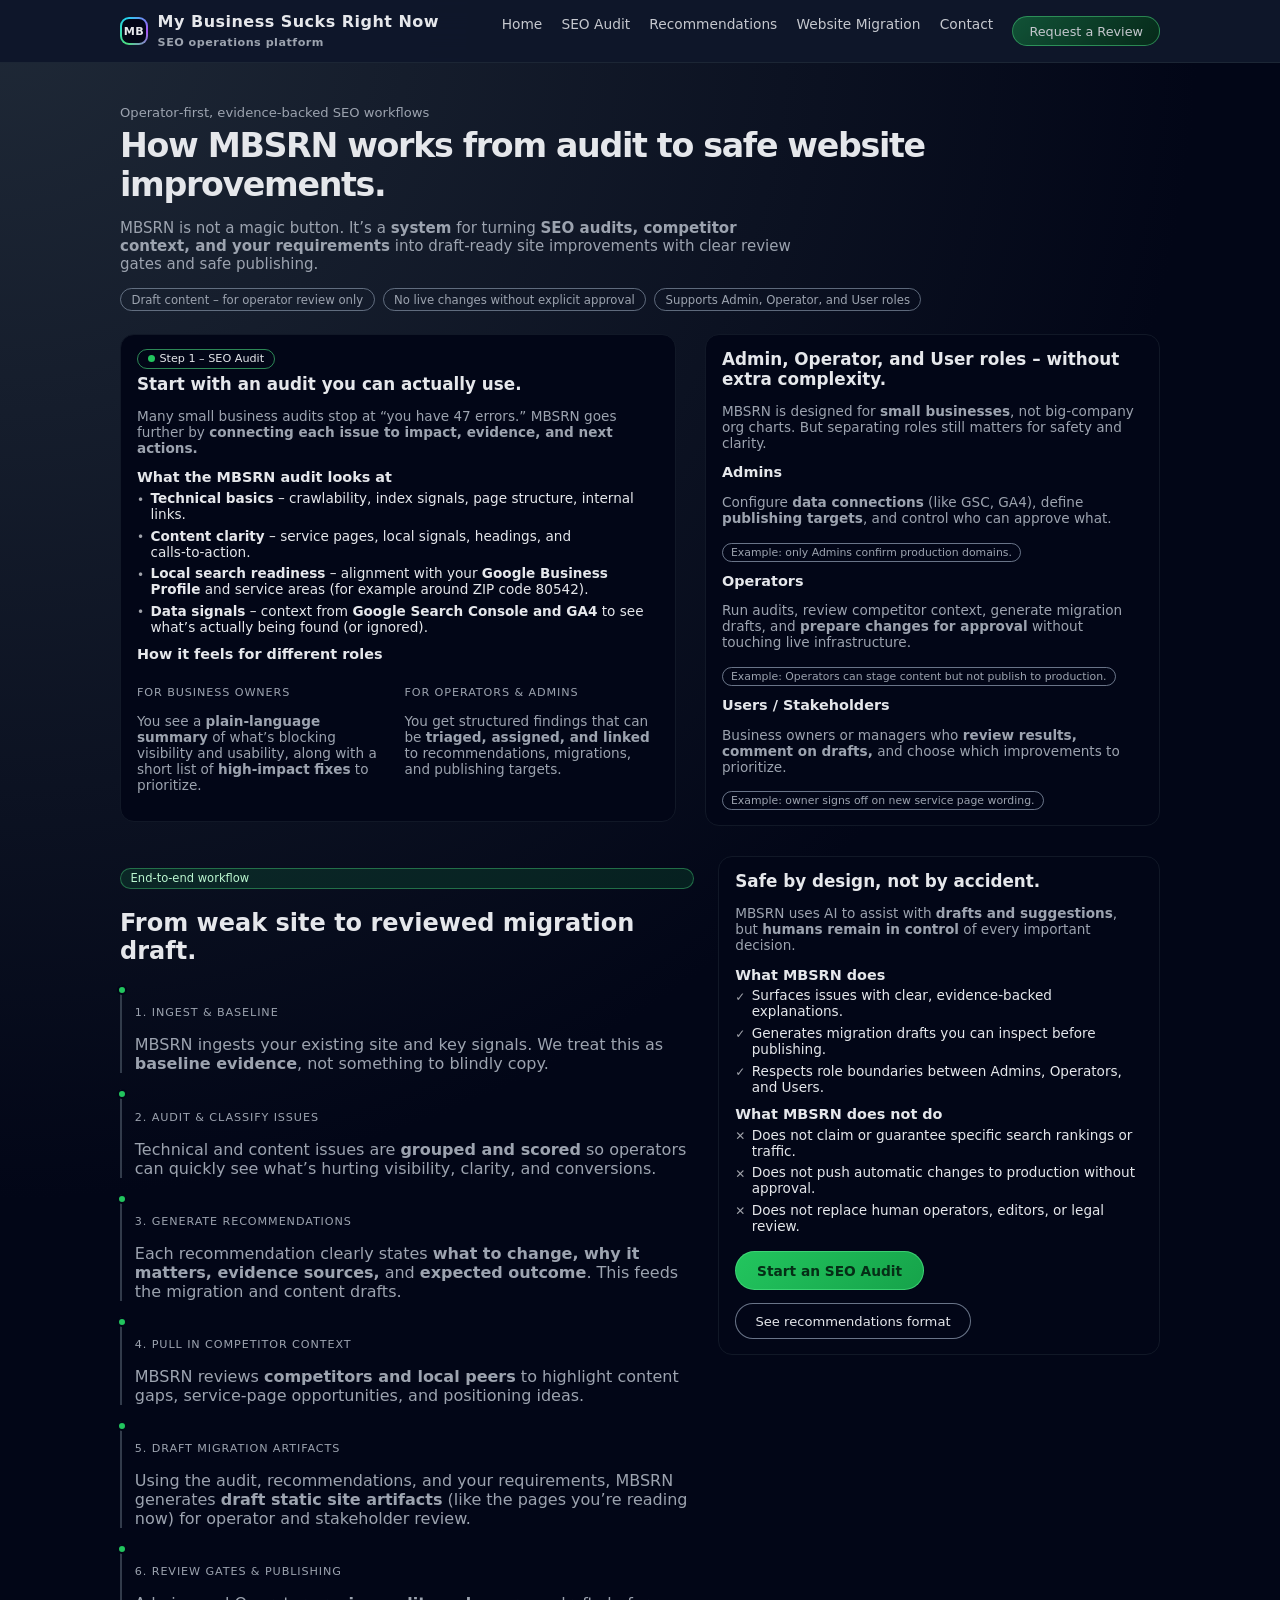
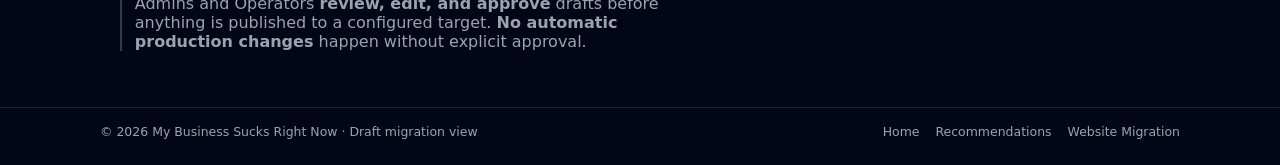
==== how-it-works.html @ d39bc7ac "[MBSRN Migration] site=df16ee39-faa4-4af4-ae16-36aeb5d1288b artifact=v10" ====
<!DOCTYPE html>
<html lang="en">
<head>
  <meta charset="utf-8" />
  <title>How MBSRN Works – Audits, Evidence & Safe SEO Workflows</title>
  <meta name="viewport" content="width=device-width, initial-scale=1" />
  <meta name="description" content="See how MBSRN connects SEO audits, recommendations, competitor context, and website migration into operator-first, reviewable workflows for small businesses." />
  <meta name="robots" content="noindex, nofollow" />
  <!-- DRAFT-ONLY: Migration preview, not a production deployment. -->
  <style>
    :root {
      --bg: #020617;
      --accent: #4ade80;
      --muted: #9ca3af;
      --border-subtle: #111827;
      --card: #020617;
      --radius: 14px;
    }
    * { box-sizing: border-box; }
    body {
      margin: 0;
      font-family: system-ui, -apple-system, BlinkMacSystemFont, "Segoe UI", sans-serif;
      background: radial-gradient(circle at top left, #1f2937 0, #020617 55%);
      color: #e5e7eb;
    }
    a { color: inherit; text-decoration: none; }
    .page { min-height: 100vh; display: flex; flex-direction: column; }
    header {
      border-bottom: 1px solid rgba(31,41,55,0.9);
      background: rgba(15,23,42,0.98);
      backdrop-filter: blur(14px);
      position: sticky;
      top: 0;
      z-index: 10;
    }
    .nav {
      max-width: 1080px;
      margin: 0 auto;
      padding: 0.75rem 1.25rem;
      display: flex;
      justify-content: space-between;
      align-items: center;
    }
    .logo { display: flex; align-items: center; gap: 0.6rem; font-weight: 650; letter-spacing: 0.03em; }
    .logo-mark { width: 28px; height: 28px; border-radius: 9px; background: conic-gradient(from 210deg, #4ade80,#22d3ee,#a855f7,#4ade80); padding: 2px; box-shadow: 0 0 0 1px rgba(15,23,42,0.9); }
    .logo-inner { width: 100%; height: 100%; border-radius: 7px; background: #020617; display: flex; align-items: center; justify-content: center; font-size: 0.7rem; }
    .logo-sub { font-size: 0.7rem; color: var(--muted); margin-top: -0.15rem; }
    .nav-links { display: flex; gap: 1.2rem; font-size: 0.86rem; }
    .nav-links a { color: #e5e7eb; opacity: 0.85; }
    .nav-links a:hover { opacity: 1; }
    .nav-cta {
      padding: 0.4rem 1rem;
      border-radius: 999px;
      border: 1px solid rgba(74,222,128,0.6);
      background: linear-gradient(135deg, rgba(22,163,74,0.5), rgba(5,46,22,0.95));
      font-size: 0.8rem;
    }
    main { flex: 1; }
    .wrap { max-width: 1080px; margin: 0 auto; padding: 1.8rem 1.25rem 2.5rem; }
    h1 { font-size: clamp(1.8rem, 2.6vw, 2.1rem); margin: 0 0 0.4rem; letter-spacing: -0.04em; }
    .kicker { font-size: 0.82rem; color: var(--muted); margin-bottom: 0.4rem; }
    .lead { font-size: 0.94rem; color: var(--muted); max-width: 42rem; }
    .pill-row { display: flex; flex-wrap: wrap; gap: 0.5rem; margin: 0.9rem 0 1.3rem; }
    .pill { border-radius: 999px; border: 1px solid rgba(148,163,184,0.6); padding: 0.22rem 0.65rem; font-size: 0.73rem; color: var(--muted); }
    .layout { display: grid; grid-template-columns: minmax(0,1.1fr) minmax(0,0.9fr); gap: 1.8rem; margin-top: 1.4rem; align-items: flex-start; }
    .card { border-radius: var(--radius); border: 1px solid var(--border-subtle); background: radial-gradient(circle at top left,#020617,#020617 65%,#020617 100%); padding: 0.9rem 1rem; font-size: 0.85rem; }
    .card h2 { font-size: 1.05rem; margin: 0 0 0.5rem; }
    .card h3 { font-size: 0.9rem; margin: 0.7rem 0 0.25rem; }
    .badge { font-size: 0.7rem; border-radius: 999px; display: inline-flex; align-items: center; gap: 0.3rem; border: 1px solid rgba(74,222,128,0.6); padding: 0.14rem 0.6rem; margin-bottom: 0.35rem; }
    .badge-dot { width: 7px; height: 7px; border-radius: 999px; background: #22c55e; }
    .list { list-style: none; padding: 0; margin: 0.3rem 0 0; }
    .list li { margin-bottom: 0.35rem; display: flex; gap: 0.4rem; }
    .list span.icon { font-size: 0.75rem; opacity: 0.7; margin-top: 0.15rem; }
    .muted { color: var(--muted); }
    .grid-2 { display: grid; grid-template-columns: repeat(2,minmax(0,1fr)); gap: 0.8rem; margin-top: 0.8rem; }
    .step-label { font-size: 0.7rem; color: #9ca3af; text-transform: uppercase; letter-spacing: 0.08em; margin-bottom: 0.2rem; }
    .tag { font-size: 0.68rem; border-radius: 999px; border: 1px solid rgba(148,163,184,0.7); padding: 0.12rem 0.5rem; color: var(--muted); display: inline-block; margin-top: 0.2rem; }
    .timeline { margin-top: 1.9rem; display: grid; grid-template-columns: minmax(0,1.3fr) minmax(0,1fr); gap: 1.5rem; align-items: flex-start; }
    .timeline-item { border-left: 2px solid rgba(55,65,81,0.9); padding-left: 0.8rem; margin-bottom: 0.9rem; }
    .timeline-dot { width: 10px; height: 10px; border-radius: 999px; background: #22c55e; border: 2px solid #020617; margin-left: -1.14rem; margin-bottom: 0.2rem; }
    .badge-soft { border-radius: 999px; border: 1px solid rgba(74,222,128,0.4); background: rgba(22,163,74,0.16); color: #bbf7d0; padding: 0.18rem 0.6rem; font-size: 0.72rem; }
    .cta-row { display: flex; flex-wrap: wrap; gap: 0.8rem; margin-top: 1.1rem; }
    .btn-primary { padding: 0.65rem 1.3rem; border-radius: 999px; border: 1px solid rgba(74,222,128,0.7); background: linear-gradient(135deg,#22c55e,#16a34a); color: #052e16; font-size: 0.86rem; font-weight: 600; }
    .btn-secondary { padding: 0.6rem 1.2rem; border-radius: 999px; border: 1px solid rgba(148,163,184,0.7); background: #020617; font-size: 0.82rem; }
    footer { border-top: 1px solid rgba(31,41,55,0.95); background: #020617; padding: 1rem 1.25rem 1.6rem; font-size: 0.78rem; color: var(--muted); }
    .footer-inner { max-width: 1080px; margin: 0 auto; display: flex; justify-content: space-between; gap: 1rem; flex-wrap: wrap; align-items: center; }
    .footer-links { display: flex; flex-wrap: wrap; gap: 1rem; }
    @media (max-width: 880px) {
      .nav-links { display: none; }
      .layout, .timeline { grid-template-columns: minmax(0,1fr); }
      .grid-2 { grid-template-columns: minmax(0,1fr); }
    }
  </style>

  <script async src="https://www.googletagmanager.com/gtag/js?id=G-TW1JKRGXTP"></script>
<script>
  window.dataLayer = window.dataLayer || [];
  function gtag(){dataLayer.push(arguments);}
  gtag('js', new Date());
  gtag('config', 'G-TW1JKRGXTP');
</script>
</head>
<body>
<div class="page">
  <header>
    <div class="nav">
      <a class="logo" href="index.html">
        <span class="logo-mark"><span class="logo-inner">MB</span></span>
        <span>
          <span>My Business Sucks Right Now</span><br />
          <span class="logo-sub">SEO operations platform</span>
        </span>
      </a>
      <nav class="nav-links" aria-label="Primary">
        <a href="index.html">Home</a>
        <a href="#seo-audit">SEO Audit</a>
        <a href="recommendations-competitors.html">Recommendations</a>
        <a href="migration-contact.html">Website Migration</a>
        <a href="migration-contact.html#contact">Contact</a>
        <a class="nav-cta" href="migration-contact.html#contact">Request a Review</a>
      </nav>
    </div>
  </header>

  <main>
    <div class="wrap">
      <p class="kicker">Operator‑first, evidence‑backed SEO workflows</p>
      <h1>How MBSRN works from audit to safe website improvements.</h1>
      <p class="lead">
        MBSRN is not a magic button. It’s a <strong>system</strong> for turning
        <strong>SEO audits, competitor context, and your requirements</strong> into
        draft‑ready site improvements with clear review gates and safe publishing.
      </p>
      <div class="pill-row">
        <span class="pill">Draft content – for operator review only</span>
        <span class="pill">No live changes without explicit approval</span>
        <span class="pill">Supports Admin, Operator, and User roles</span>
      </div>

      <div class="layout">
        <section class="card" id="seo-audit" aria-labelledby="audit-heading">
          <div class="badge"><span class="badge-dot"></span>Step 1 – SEO Audit</div>
          <h2 id="audit-heading">Start with an audit you can actually use.</h2>
          <p class="muted">
            Many small business audits stop at “you have 47 errors.” MBSRN goes further by
            <strong>connecting each issue to impact, evidence, and next actions.</strong>
          </p>
          <h3>What the MBSRN audit looks at</h3>
          <ul class="list">
            <li><span class="icon">•</span><span><strong>Technical basics</strong> – crawlability, index signals, page structure, internal links.</span></li>
            <li><span class="icon">•</span><span><strong>Content clarity</strong> – service pages, local signals, headings, and calls‑to‑action.</span></li>
            <li><span class="icon">•</span><span><strong>Local search readiness</strong> – alignment with your <strong>Google Business Profile</strong> and service areas (for example around ZIP code 80542).</span></li>
            <li><span class="icon">•</span><span><strong>Data signals</strong> – context from <strong>Google Search Console and GA4</strong> to see what’s actually being found (or ignored).</span></li>
          </ul>
          <h3>How it feels for different roles</h3>
          <div class="grid-2">
            <div>
              <p class="step-label">For business owners</p>
              <p class="muted">
                You see a <strong>plain‑language summary</strong> of what’s blocking visibility and usability,
                along with a short list of <strong>high‑impact fixes</strong> to prioritize.
              </p>
            </div>
            <div>
              <p class="step-label">For operators & admins</p>
              <p class="muted">
                You get structured findings that can be <strong>triaged, assigned, and linked</strong>
                to recommendations, migrations, and publishing targets.
              </p>
            </div>
          </div>
        </section>

        <aside class="card" aria-label="Roles and control">
          <h2>Admin, Operator, and User roles – without extra complexity.</h2>
          <p class="muted">
            MBSRN is designed for <strong>small businesses</strong>, not big‑company org charts.
            But separating roles still matters for safety and clarity.
          </p>
          <h3>Admins</h3>
          <p class="muted">
            Configure <strong>data connections</strong> (like GSC, GA4), define
            <strong>publishing targets</strong>, and control who can approve what.
          </p>
          <span class="tag">Example: only Admins confirm production domains.</span>
          <h3>Operators</h3>
          <p class="muted">
            Run audits, review competitor context, generate migration drafts, and
            <strong>prepare changes for approval</strong> without touching live infrastructure.
          </p>
          <span class="tag">Example: Operators can stage content but not publish to production.</span>
          <h3>Users / Stakeholders</h3>
          <p class="muted">
            Business owners or managers who <strong>review results, comment on drafts,</strong>
            and choose which improvements to prioritize.
          </p>
          <span class="tag">Example: owner signs off on new service page wording.</span>
        </aside>
      </div>

      <section class="timeline" aria-labelledby="flow-heading">
        <div>
          <p class="badge-soft">End‑to‑end workflow</p>
          <h2 id="flow-heading">From weak site to reviewed migration draft.</h2>
          <div class="timeline-item">
            <div class="timeline-dot"></div>
            <p class="step-label">1. Ingest & baseline</p>
            <p class="muted">
              MBSRN ingests your existing site and key signals. We treat this as
              <strong>baseline evidence</strong>, not something to blindly copy.
            </p>
          </div>
          <div class="timeline-item">
            <div class="timeline-dot"></div>
            <p class="step-label">2. Audit & classify issues</p>
            <p class="muted">
              Technical and content issues are <strong>grouped and scored</strong>
              so operators can quickly see what’s hurting visibility, clarity, and conversions.
            </p>
          </div>
          <div class="timeline-item">
            <div class="timeline-dot"></div>
            <p class="step-label">3. Generate recommendations</p>
            <p class="muted">
              Each recommendation clearly states <strong>what to change, why it matters, evidence sources,</strong>
              and <strong>expected outcome</strong>. This feeds the migration and content drafts.
            </p>
          </div>
          <div class="timeline-item">
            <div class="timeline-dot"></div>
            <p class="step-label">4. Pull in competitor context</p>
            <p class="muted">
              MBSRN reviews <strong>competitors and local peers</strong> to highlight
              content gaps, service‑page opportunities, and positioning ideas.
            </p>
          </div>
          <div class="timeline-item">
            <div class="timeline-dot"></div>
            <p class="step-label">5. Draft migration artifacts</p>
            <p class="muted">
              Using the audit, recommendations, and your requirements, MBSRN generates
              <strong>draft static site artifacts</strong> (like the pages you’re reading now)
              for operator and stakeholder review.
            </p>
          </div>
          <div class="timeline-item">
            <div class="timeline-dot"></div>
            <p class="step-label">6. Review gates & publishing</p>
            <p class="muted">
              Admins and Operators <strong>review, edit, and approve</strong> drafts before anything
              is published to a configured target. <strong>No automatic production changes</strong>
              happen without explicit approval.
            </p>
          </div>
        </div>
        <aside class="card">
          <h2>Safe by design, not by accident.</h2>
          <p class="muted">
            MBSRN uses AI to assist with <strong>drafts and suggestions</strong>, but
            <strong>humans remain in control</strong> of every important decision.
          </p>
          <h3>What MBSRN does</h3>
          <ul class="list">
            <li><span class="icon">✓</span><span>Surfaces issues with clear, evidence‑backed explanations.</span></li>
            <li><span class="icon">✓</span><span>Generates migration drafts you can inspect before publishing.</span></li>
            <li><span class="icon">✓</span><span>Respects role boundaries between Admins, Operators, and Users.</span></li>
          </ul>
          <h3>What MBSRN does not do</h3>
          <ul class="list">
            <li><span class="icon">✕</span><span>Does not claim or guarantee specific search rankings or traffic.</span></li>
            <li><span class="icon">✕</span><span>Does not push automatic changes to production without approval.</span></li>
            <li><span class="icon">✕</span><span>Does not replace human operators, editors, or legal review.</span></li>
          </ul>
          <div class="cta-row">
            <a class="btn-primary" href="migration-contact.html#contact">Start an SEO Audit</a>
            <a class="btn-secondary" href="recommendations-competitors.html">See recommendations format</a>
          </div>
        </aside>
      </section>
    </div>
  </main>

  <footer>
    <div class="footer-inner">
      <div>© <span id="year">2026</span> My Business Sucks Right Now · Draft migration view</div>
      <div class="footer-links">
        <a href="index.html">Home</a>
        <a href="recommendations-competitors.html">Recommendations</a>
        <a href="migration-contact.html">Website Migration</a>
      </div>
    </div>
  </footer>
</div>
<script>
  document.getElementById('year').textContent = new Date().getFullYear();
</script>
</body>
</html>
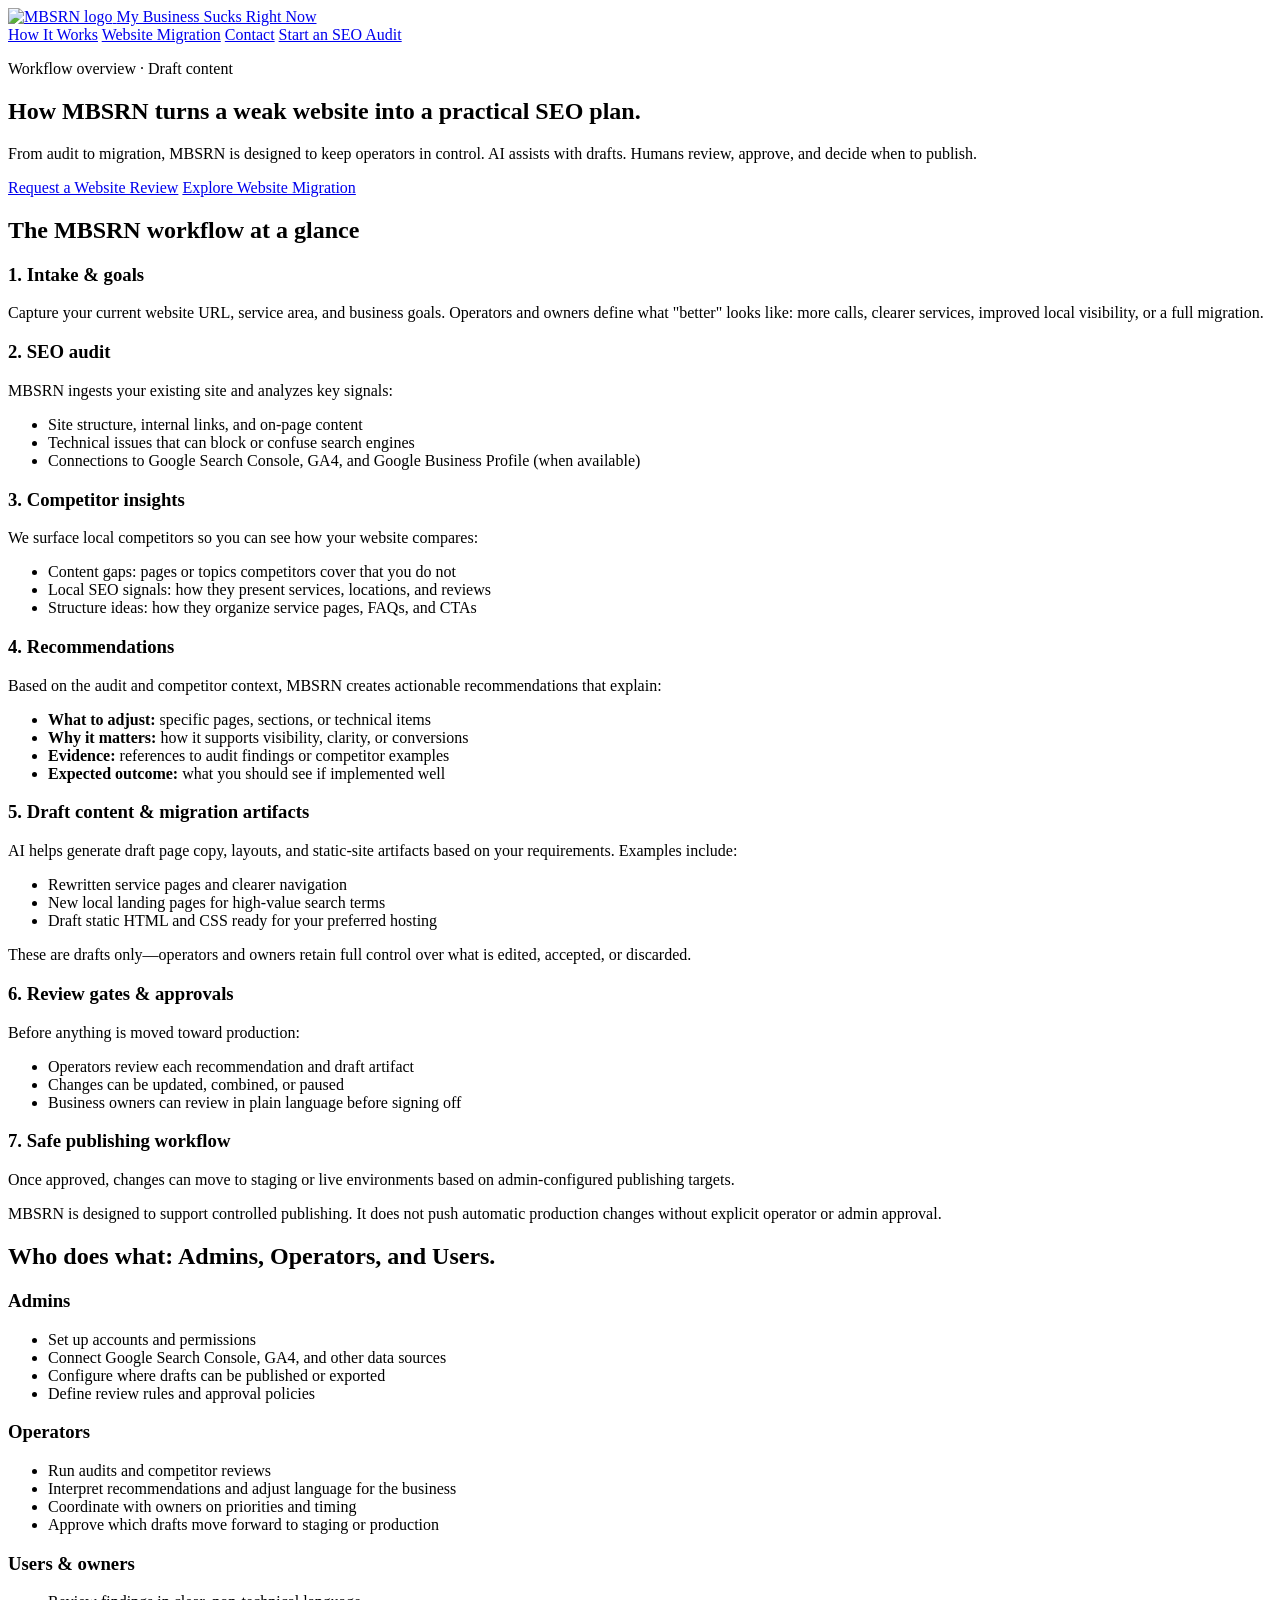
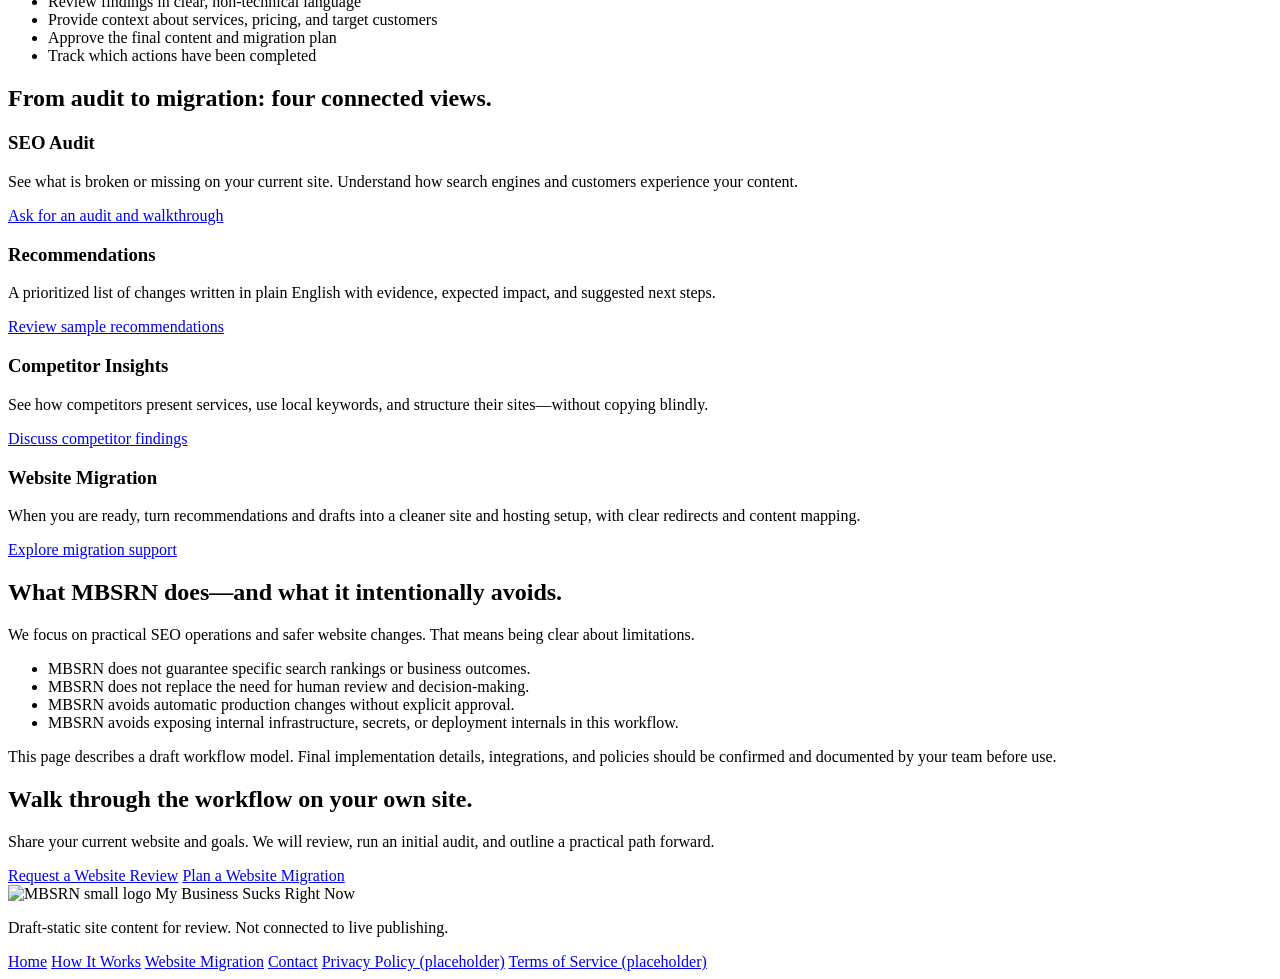
==== commit 76134470: "[MBSRN Migration] site=df16ee39-faa4-4af4-ae16-36aeb5d1288b artifact=v15" ====
--- a/how-it-works.html
+++ b/how-it-works.html
@@ -1,96 +1,13 @@
 <!DOCTYPE html>
 <html lang="en">
 <head>
-  <meta charset="utf-8" />
-  <title>How MBSRN Works – Audits, Evidence & Safe SEO Workflows</title>
+  <!-- DRAFT ONLY: This is a non-production static mockup generated for operator review. -->
+  <meta charset="UTF-8" />
+  <title>How MBSRN Works | Operator-First SEO Operations Workflow</title>
   <meta name="viewport" content="width=device-width, initial-scale=1" />
-  <meta name="description" content="See how MBSRN connects SEO audits, recommendations, competitor context, and website migration into operator-first, reviewable workflows for small businesses." />
-  <meta name="robots" content="noindex, nofollow" />
-  <!-- DRAFT-ONLY: Migration preview, not a production deployment. -->
-  <style>
-    :root {
-      --bg: #020617;
-      --accent: #4ade80;
-      --muted: #9ca3af;
-      --border-subtle: #111827;
-      --card: #020617;
-      --radius: 14px;
-    }
-    * { box-sizing: border-box; }
-    body {
-      margin: 0;
-      font-family: system-ui, -apple-system, BlinkMacSystemFont, "Segoe UI", sans-serif;
-      background: radial-gradient(circle at top left, #1f2937 0, #020617 55%);
-      color: #e5e7eb;
-    }
-    a { color: inherit; text-decoration: none; }
-    .page { min-height: 100vh; display: flex; flex-direction: column; }
-    header {
-      border-bottom: 1px solid rgba(31,41,55,0.9);
-      background: rgba(15,23,42,0.98);
-      backdrop-filter: blur(14px);
-      position: sticky;
-      top: 0;
-      z-index: 10;
-    }
-    .nav {
-      max-width: 1080px;
-      margin: 0 auto;
-      padding: 0.75rem 1.25rem;
-      display: flex;
-      justify-content: space-between;
-      align-items: center;
-    }
-    .logo { display: flex; align-items: center; gap: 0.6rem; font-weight: 650; letter-spacing: 0.03em; }
-    .logo-mark { width: 28px; height: 28px; border-radius: 9px; background: conic-gradient(from 210deg, #4ade80,#22d3ee,#a855f7,#4ade80); padding: 2px; box-shadow: 0 0 0 1px rgba(15,23,42,0.9); }
-    .logo-inner { width: 100%; height: 100%; border-radius: 7px; background: #020617; display: flex; align-items: center; justify-content: center; font-size: 0.7rem; }
-    .logo-sub { font-size: 0.7rem; color: var(--muted); margin-top: -0.15rem; }
-    .nav-links { display: flex; gap: 1.2rem; font-size: 0.86rem; }
-    .nav-links a { color: #e5e7eb; opacity: 0.85; }
-    .nav-links a:hover { opacity: 1; }
-    .nav-cta {
-      padding: 0.4rem 1rem;
-      border-radius: 999px;
-      border: 1px solid rgba(74,222,128,0.6);
-      background: linear-gradient(135deg, rgba(22,163,74,0.5), rgba(5,46,22,0.95));
-      font-size: 0.8rem;
-    }
-    main { flex: 1; }
-    .wrap { max-width: 1080px; margin: 0 auto; padding: 1.8rem 1.25rem 2.5rem; }
-    h1 { font-size: clamp(1.8rem, 2.6vw, 2.1rem); margin: 0 0 0.4rem; letter-spacing: -0.04em; }
-    .kicker { font-size: 0.82rem; color: var(--muted); margin-bottom: 0.4rem; }
-    .lead { font-size: 0.94rem; color: var(--muted); max-width: 42rem; }
-    .pill-row { display: flex; flex-wrap: wrap; gap: 0.5rem; margin: 0.9rem 0 1.3rem; }
-    .pill { border-radius: 999px; border: 1px solid rgba(148,163,184,0.6); padding: 0.22rem 0.65rem; font-size: 0.73rem; color: var(--muted); }
-    .layout { display: grid; grid-template-columns: minmax(0,1.1fr) minmax(0,0.9fr); gap: 1.8rem; margin-top: 1.4rem; align-items: flex-start; }
-    .card { border-radius: var(--radius); border: 1px solid var(--border-subtle); background: radial-gradient(circle at top left,#020617,#020617 65%,#020617 100%); padding: 0.9rem 1rem; font-size: 0.85rem; }
-    .card h2 { font-size: 1.05rem; margin: 0 0 0.5rem; }
-    .card h3 { font-size: 0.9rem; margin: 0.7rem 0 0.25rem; }
-    .badge { font-size: 0.7rem; border-radius: 999px; display: inline-flex; align-items: center; gap: 0.3rem; border: 1px solid rgba(74,222,128,0.6); padding: 0.14rem 0.6rem; margin-bottom: 0.35rem; }
-    .badge-dot { width: 7px; height: 7px; border-radius: 999px; background: #22c55e; }
-    .list { list-style: none; padding: 0; margin: 0.3rem 0 0; }
-    .list li { margin-bottom: 0.35rem; display: flex; gap: 0.4rem; }
-    .list span.icon { font-size: 0.75rem; opacity: 0.7; margin-top: 0.15rem; }
-    .muted { color: var(--muted); }
-    .grid-2 { display: grid; grid-template-columns: repeat(2,minmax(0,1fr)); gap: 0.8rem; margin-top: 0.8rem; }
-    .step-label { font-size: 0.7rem; color: #9ca3af; text-transform: uppercase; letter-spacing: 0.08em; margin-bottom: 0.2rem; }
-    .tag { font-size: 0.68rem; border-radius: 999px; border: 1px solid rgba(148,163,184,0.7); padding: 0.12rem 0.5rem; color: var(--muted); display: inline-block; margin-top: 0.2rem; }
-    .timeline { margin-top: 1.9rem; display: grid; grid-template-columns: minmax(0,1.3fr) minmax(0,1fr); gap: 1.5rem; align-items: flex-start; }
-    .timeline-item { border-left: 2px solid rgba(55,65,81,0.9); padding-left: 0.8rem; margin-bottom: 0.9rem; }
-    .timeline-dot { width: 10px; height: 10px; border-radius: 999px; background: #22c55e; border: 2px solid #020617; margin-left: -1.14rem; margin-bottom: 0.2rem; }
-    .badge-soft { border-radius: 999px; border: 1px solid rgba(74,222,128,0.4); background: rgba(22,163,74,0.16); color: #bbf7d0; padding: 0.18rem 0.6rem; font-size: 0.72rem; }
-    .cta-row { display: flex; flex-wrap: wrap; gap: 0.8rem; margin-top: 1.1rem; }
-    .btn-primary { padding: 0.65rem 1.3rem; border-radius: 999px; border: 1px solid rgba(74,222,128,0.7); background: linear-gradient(135deg,#22c55e,#16a34a); color: #052e16; font-size: 0.86rem; font-weight: 600; }
-    .btn-secondary { padding: 0.6rem 1.2rem; border-radius: 999px; border: 1px solid rgba(148,163,184,0.7); background: #020617; font-size: 0.82rem; }
-    footer { border-top: 1px solid rgba(31,41,55,0.95); background: #020617; padding: 1rem 1.25rem 1.6rem; font-size: 0.78rem; color: var(--muted); }
-    .footer-inner { max-width: 1080px; margin: 0 auto; display: flex; justify-content: space-between; gap: 1rem; flex-wrap: wrap; align-items: center; }
-    .footer-links { display: flex; flex-wrap: wrap; gap: 1rem; }
-    @media (max-width: 880px) {
-      .nav-links { display: none; }
-      .layout, .timeline { grid-template-columns: minmax(0,1fr); }
-      .grid-2 { grid-template-columns: minmax(0,1fr); }
-    }
-  </style>
+  <meta name="description" content="See how MBSRN turns SEO audits, competitor insights, and AI-assisted drafts into reviewable recommendations and safe website migration workflows for small businesses." />
+  <link rel="icon" type="image/png" href="assets/images/mbsrn-fav-ico.png" />
+  <link rel="stylesheet" href="styles.css" />
 
   <script async src="https://www.googletagmanager.com/gtag/js?id=G-TW1JKRGXTP"></script>
 <script>
@@ -101,198 +18,245 @@
 </script>
 </head>
 <body>
-<div class="page">
-  <header>
-    <div class="nav">
-      <a class="logo" href="index.html">
-        <span class="logo-mark"><span class="logo-inner">MB</span></span>
-        <span>
-          <span>My Business Sucks Right Now</span><br />
-          <span class="logo-sub">SEO operations platform</span>
-        </span>
-      </a>
-      <nav class="nav-links" aria-label="Primary">
-        <a href="index.html">Home</a>
-        <a href="#seo-audit">SEO Audit</a>
-        <a href="recommendations-competitors.html">Recommendations</a>
-        <a href="migration-contact.html">Website Migration</a>
-        <a href="migration-contact.html#contact">Contact</a>
-        <a class="nav-cta" href="migration-contact.html#contact">Request a Review</a>
-      </nav>
-    </div>
-  </header>
-
-  <main>
-    <div class="wrap">
-      <p class="kicker">Operator‑first, evidence‑backed SEO workflows</p>
-      <h1>How MBSRN works from audit to safe website improvements.</h1>
-      <p class="lead">
-        MBSRN is not a magic button. It’s a <strong>system</strong> for turning
-        <strong>SEO audits, competitor context, and your requirements</strong> into
-        draft‑ready site improvements with clear review gates and safe publishing.
+<header class="site-header">
+  <div class="container header-inner">
+    <a href="index.html" class="logo-link">
+      <img src="assets/images/mbsrn-logo.png" alt="MBSRN logo" class="logo-main" />
+      <span class="logo-text">My Business Sucks Right Now</span>
+    </a>
+    <nav class="main-nav" aria-label="Main navigation">
+      <a href="how-it-works.html" aria-current="page">How It Works</a>
+      <a href="website-migration.html">Website Migration</a>
+      <a href="contact.html">Contact</a>
+      <a href="contact.html" class="btn btn-primary btn-small">Start an SEO Audit</a>
+    </nav>
+  </div>
+</header>
+
+<main>
+  <section class="page-hero">
+    <div class="container">
+      <p class="eyebrow">Workflow overview · Draft content</p>
+      <h1>How MBSRN turns a weak website into a practical SEO plan.</h1>
+      <p class="hero-subtitle">
+        From audit to migration, MBSRN is designed to keep operators in control.
+        AI assists with drafts. Humans review, approve, and decide when to publish.
       </p>
-      <div class="pill-row">
-        <span class="pill">Draft content – for operator review only</span>
-        <span class="pill">No live changes without explicit approval</span>
-        <span class="pill">Supports Admin, Operator, and User roles</span>
-      </div>
-
-      <div class="layout">
-        <section class="card" id="seo-audit" aria-labelledby="audit-heading">
-          <div class="badge"><span class="badge-dot"></span>Step 1 – SEO Audit</div>
-          <h2 id="audit-heading">Start with an audit you can actually use.</h2>
-          <p class="muted">
-            Many small business audits stop at “you have 47 errors.” MBSRN goes further by
-            <strong>connecting each issue to impact, evidence, and next actions.</strong>
-          </p>
-          <h3>What the MBSRN audit looks at</h3>
-          <ul class="list">
-            <li><span class="icon">•</span><span><strong>Technical basics</strong> – crawlability, index signals, page structure, internal links.</span></li>
-            <li><span class="icon">•</span><span><strong>Content clarity</strong> – service pages, local signals, headings, and calls‑to‑action.</span></li>
-            <li><span class="icon">•</span><span><strong>Local search readiness</strong> – alignment with your <strong>Google Business Profile</strong> and service areas (for example around ZIP code 80542).</span></li>
-            <li><span class="icon">•</span><span><strong>Data signals</strong> – context from <strong>Google Search Console and GA4</strong> to see what’s actually being found (or ignored).</span></li>
-          </ul>
-          <h3>How it feels for different roles</h3>
-          <div class="grid-2">
-            <div>
-              <p class="step-label">For business owners</p>
-              <p class="muted">
-                You see a <strong>plain‑language summary</strong> of what’s blocking visibility and usability,
-                along with a short list of <strong>high‑impact fixes</strong> to prioritize.
-              </p>
-            </div>
-            <div>
-              <p class="step-label">For operators & admins</p>
-              <p class="muted">
-                You get structured findings that can be <strong>triaged, assigned, and linked</strong>
-                to recommendations, migrations, and publishing targets.
-              </p>
-            </div>
-          </div>
-        </section>
-
-        <aside class="card" aria-label="Roles and control">
-          <h2>Admin, Operator, and User roles – without extra complexity.</h2>
-          <p class="muted">
-            MBSRN is designed for <strong>small businesses</strong>, not big‑company org charts.
-            But separating roles still matters for safety and clarity.
-          </p>
+      <div class="hero-actions">
+        <a href="contact.html" class="btn btn-primary">Request a Website Review</a>
+        <a href="website-migration.html" class="btn btn-secondary">Explore Website Migration</a>
+      </div>
+    </div>
+  </section>
+
+  <!-- STEP OVERVIEW -->
+  <section class="section-light">
+    <div class="container">
+      <h2>The MBSRN workflow at a glance</h2>
+      <div class="timeline">
+        <article class="timeline-step">
+          <h3>1. Intake & goals</h3>
+          <p>
+            Capture your current website URL, service area, and business goals.
+            Operators and owners define what "better" looks like: more calls, clearer services, improved local visibility, or a full migration.
+          </p>
+        </article>
+        <article class="timeline-step">
+          <h3>2. SEO audit</h3>
+          <p>
+            MBSRN ingests your existing site and analyzes key signals:
+          </p>
+          <ul class="dash-list">
+            <li>Site structure, internal links, and on-page content</li>
+            <li>Technical issues that can block or confuse search engines</li>
+            <li>Connections to Google Search Console, GA4, and Google Business Profile (when available)</li>
+          </ul>
+        </article>
+        <article class="timeline-step">
+          <h3>3. Competitor insights</h3>
+          <p>
+            We surface local competitors so you can see how your website compares:
+          </p>
+          <ul class="dash-list">
+            <li>Content gaps: pages or topics competitors cover that you do not</li>
+            <li>Local SEO signals: how they present services, locations, and reviews</li>
+            <li>Structure ideas: how they organize service pages, FAQs, and CTAs</li>
+          </ul>
+        </article>
+        <article class="timeline-step">
+          <h3>4. Recommendations</h3>
+          <p>
+            Based on the audit and competitor context, MBSRN creates actionable recommendations that explain:</p>
+          <ul class="dash-list">
+            <li><strong>What to adjust:</strong> specific pages, sections, or technical items</li>
+            <li><strong>Why it matters:</strong> how it supports visibility, clarity, or conversions</li>
+            <li><strong>Evidence:</strong> references to audit findings or competitor examples</li>
+            <li><strong>Expected outcome:</strong> what you should see if implemented well</li>
+          </ul>
+        </article>
+        <article class="timeline-step">
+          <h3>5. Draft content & migration artifacts</h3>
+          <p>
+            AI helps generate draft page copy, layouts, and static-site artifacts based on your requirements. Examples include:</p>
+          <ul class="dash-list">
+            <li>Rewritten service pages and clearer navigation</li>
+            <li>New local landing pages for high-value search terms</li>
+            <li>Draft static HTML and CSS ready for your preferred hosting</li>
+          </ul>
+          <p>
+            These are drafts only—operators and owners retain full control over what is edited, accepted, or discarded.
+          </p>
+        </article>
+        <article class="timeline-step">
+          <h3>6. Review gates & approvals</h3>
+          <p>
+            Before anything is moved toward production:</p>
+          <ul class="dash-list">
+            <li>Operators review each recommendation and draft artifact</li>
+            <li>Changes can be updated, combined, or paused</li>
+            <li>Business owners can review in plain language before signing off</li>
+          </ul>
+        </article>
+        <article class="timeline-step">
+          <h3>7. Safe publishing workflow</h3>
+          <p>
+            Once approved, changes can move to staging or live environments based on admin-configured publishing targets.</p>
+          <p class="small">
+            MBSRN is designed to support controlled publishing. It does not push automatic production changes without explicit operator or admin approval.
+          </p>
+        </article>
+      </div>
+    </div>
+  </section>
+
+  <!-- ROLE DETAIL -->
+  <section class="section-muted">
+    <div class="container">
+      <h2>Who does what: Admins, Operators, and Users.</h2>
+      <div class="card-grid three-up">
+        <article class="card">
           <h3>Admins</h3>
-          <p class="muted">
-            Configure <strong>data connections</strong> (like GSC, GA4), define
-            <strong>publishing targets</strong>, and control who can approve what.
-          </p>
-          <span class="tag">Example: only Admins confirm production domains.</span>
+          <ul class="dash-list">
+            <li>Set up accounts and permissions</li>
+            <li>Connect Google Search Console, GA4, and other data sources</li>
+            <li>Configure where drafts can be published or exported</li>
+            <li>Define review rules and approval policies</li>
+          </ul>
+        </article>
+        <article class="card">
           <h3>Operators</h3>
-          <p class="muted">
-            Run audits, review competitor context, generate migration drafts, and
-            <strong>prepare changes for approval</strong> without touching live infrastructure.
-          </p>
-          <span class="tag">Example: Operators can stage content but not publish to production.</span>
-          <h3>Users / Stakeholders</h3>
-          <p class="muted">
-            Business owners or managers who <strong>review results, comment on drafts,</strong>
-            and choose which improvements to prioritize.
-          </p>
-          <span class="tag">Example: owner signs off on new service page wording.</span>
-        </aside>
-      </div>
-
-      <section class="timeline" aria-labelledby="flow-heading">
-        <div>
-          <p class="badge-soft">End‑to‑end workflow</p>
-          <h2 id="flow-heading">From weak site to reviewed migration draft.</h2>
-          <div class="timeline-item">
-            <div class="timeline-dot"></div>
-            <p class="step-label">1. Ingest & baseline</p>
-            <p class="muted">
-              MBSRN ingests your existing site and key signals. We treat this as
-              <strong>baseline evidence</strong>, not something to blindly copy.
-            </p>
-          </div>
-          <div class="timeline-item">
-            <div class="timeline-dot"></div>
-            <p class="step-label">2. Audit & classify issues</p>
-            <p class="muted">
-              Technical and content issues are <strong>grouped and scored</strong>
-              so operators can quickly see what’s hurting visibility, clarity, and conversions.
-            </p>
-          </div>
-          <div class="timeline-item">
-            <div class="timeline-dot"></div>
-            <p class="step-label">3. Generate recommendations</p>
-            <p class="muted">
-              Each recommendation clearly states <strong>what to change, why it matters, evidence sources,</strong>
-              and <strong>expected outcome</strong>. This feeds the migration and content drafts.
-            </p>
-          </div>
-          <div class="timeline-item">
-            <div class="timeline-dot"></div>
-            <p class="step-label">4. Pull in competitor context</p>
-            <p class="muted">
-              MBSRN reviews <strong>competitors and local peers</strong> to highlight
-              content gaps, service‑page opportunities, and positioning ideas.
-            </p>
-          </div>
-          <div class="timeline-item">
-            <div class="timeline-dot"></div>
-            <p class="step-label">5. Draft migration artifacts</p>
-            <p class="muted">
-              Using the audit, recommendations, and your requirements, MBSRN generates
-              <strong>draft static site artifacts</strong> (like the pages you’re reading now)
-              for operator and stakeholder review.
-            </p>
-          </div>
-          <div class="timeline-item">
-            <div class="timeline-dot"></div>
-            <p class="step-label">6. Review gates & publishing</p>
-            <p class="muted">
-              Admins and Operators <strong>review, edit, and approve</strong> drafts before anything
-              is published to a configured target. <strong>No automatic production changes</strong>
-              happen without explicit approval.
-            </p>
-          </div>
-        </div>
-        <aside class="card">
-          <h2>Safe by design, not by accident.</h2>
-          <p class="muted">
-            MBSRN uses AI to assist with <strong>drafts and suggestions</strong>, but
-            <strong>humans remain in control</strong> of every important decision.
-          </p>
-          <h3>What MBSRN does</h3>
-          <ul class="list">
-            <li><span class="icon">✓</span><span>Surfaces issues with clear, evidence‑backed explanations.</span></li>
-            <li><span class="icon">✓</span><span>Generates migration drafts you can inspect before publishing.</span></li>
-            <li><span class="icon">✓</span><span>Respects role boundaries between Admins, Operators, and Users.</span></li>
-          </ul>
-          <h3>What MBSRN does not do</h3>
-          <ul class="list">
-            <li><span class="icon">✕</span><span>Does not claim or guarantee specific search rankings or traffic.</span></li>
-            <li><span class="icon">✕</span><span>Does not push automatic changes to production without approval.</span></li>
-            <li><span class="icon">✕</span><span>Does not replace human operators, editors, or legal review.</span></li>
-          </ul>
-          <div class="cta-row">
-            <a class="btn-primary" href="migration-contact.html#contact">Start an SEO Audit</a>
-            <a class="btn-secondary" href="recommendations-competitors.html">See recommendations format</a>
-          </div>
-        </aside>
-      </section>
-    </div>
-  </main>
-
-  <footer>
-    <div class="footer-inner">
-      <div>© <span id="year">2026</span> My Business Sucks Right Now · Draft migration view</div>
-      <div class="footer-links">
-        <a href="index.html">Home</a>
-        <a href="recommendations-competitors.html">Recommendations</a>
-        <a href="migration-contact.html">Website Migration</a>
-      </div>
-    </div>
-  </footer>
-</div>
-<script>
-  document.getElementById('year').textContent = new Date().getFullYear();
-</script>
+          <ul class="dash-list">
+            <li>Run audits and competitor reviews</li>
+            <li>Interpret recommendations and adjust language for the business</li>
+            <li>Coordinate with owners on priorities and timing</li>
+            <li>Approve which drafts move forward to staging or production</li>
+          </ul>
+        </article>
+        <article class="card">
+          <h3>Users & owners</h3>
+          <ul class="dash-list">
+            <li>Review findings in clear, non-technical language</li>
+            <li>Provide context about services, pricing, and target customers</li>
+            <li>Approve the final content and migration plan</li>
+            <li>Track which actions have been completed</li>
+          </ul>
+        </article>
+      </div>
+    </div>
+  </section>
+
+  <!-- AUDIT, RECOMMENDATIONS, COMPETITORS, MIGRATION QUICK LINKS -->
+  <section class="section-light">
+    <div class="container">
+      <h2>From audit to migration: four connected views.</h2>
+      <div class="card-grid four-up stack-mobile">
+        <article class="card card-outline">
+          <h3>SEO Audit</h3>
+          <p>
+            See what is broken or missing on your current site. Understand how search engines and customers experience your content.
+          </p>
+          <p class="small"><a href="contact.html">Ask for an audit and walkthrough</a></p>
+        </article>
+        <article class="card card-outline">
+          <h3>Recommendations</h3>
+          <p>
+            A prioritized list of changes written in plain English with evidence, expected impact, and suggested next steps.
+          </p>
+          <p class="small"><a href="contact.html">Review sample recommendations</a></p>
+        </article>
+        <article class="card card-outline">
+          <h3>Competitor Insights</h3>
+          <p>
+            See how competitors present services, use local keywords, and structure their sites—without copying blindly.
+          </p>
+          <p class="small"><a href="contact.html">Discuss competitor findings</a></p>
+        </article>
+        <article class="card card-outline">
+          <h3>Website Migration</h3>
+          <p>
+            When you are ready, turn recommendations and drafts into a cleaner site and hosting setup, with clear redirects and content mapping.
+          </p>
+          <p class="small"><a href="website-migration.html">Explore migration support</a></p>
+        </article>
+      </div>
+    </div>
+  </section>
+
+  <!-- SAFETY AND LIMITATIONS -->
+  <section class="section-dark">
+    <div class="container two-col">
+      <div>
+        <h2>What MBSRN does—and what it intentionally avoids.</h2>
+        <p>
+          We focus on practical SEO operations and safer website changes. That means being clear about limitations.
+        </p>
+      </div>
+      <div>
+        <ul class="dash-list">
+          <li>MBSRN does not guarantee specific search rankings or business outcomes.</li>
+          <li>MBSRN does not replace the need for human review and decision-making.</li>
+          <li>MBSRN avoids automatic production changes without explicit approval.</li>
+          <li>MBSRN avoids exposing internal infrastructure, secrets, or deployment internals in this workflow.</li>
+        </ul>
+        <p class="small">
+          This page describes a draft workflow model. Final implementation details, integrations, and policies should be confirmed and documented by your team before use.
+        </p>
+      </div>
+    </div>
+  </section>
+
+  <section class="section-cta">
+    <div class="container cta-inner">
+      <div>
+        <h2>Walk through the workflow on your own site.</h2>
+        <p>
+          Share your current website and goals. We will review, run an initial audit, and outline a practical path forward.
+        </p>
+      </div>
+      <div class="cta-actions">
+        <a href="contact.html" class="btn btn-primary">Request a Website Review</a>
+        <a href="website-migration.html" class="btn btn-outline">Plan a Website Migration</a>
+      </div>
+    </div>
+  </section>
+</main>
+
+<footer class="site-footer">
+  <div class="container footer-inner">
+    <div class="footer-left">
+      <img src="assets/images/mbsrn-logo.png" alt="MBSRN small logo" class="logo-small" />
+      <span>My Business Sucks Right Now</span>
+      <p class="footer-note">Draft-static site content for review. Not connected to live publishing.</p>
+    </div>
+    <div class="footer-links">
+      <a href="index.html">Home</a>
+      <a href="how-it-works.html">How It Works</a>
+      <a href="website-migration.html">Website Migration</a>
+      <a href="contact.html">Contact</a>
+      <a href="#" aria-disabled="true">Privacy Policy (placeholder)</a>
+      <a href="#" aria-disabled="true">Terms of Service (placeholder)</a>
+    </div>
+  </div>
+</footer>
 </body>
 </html>
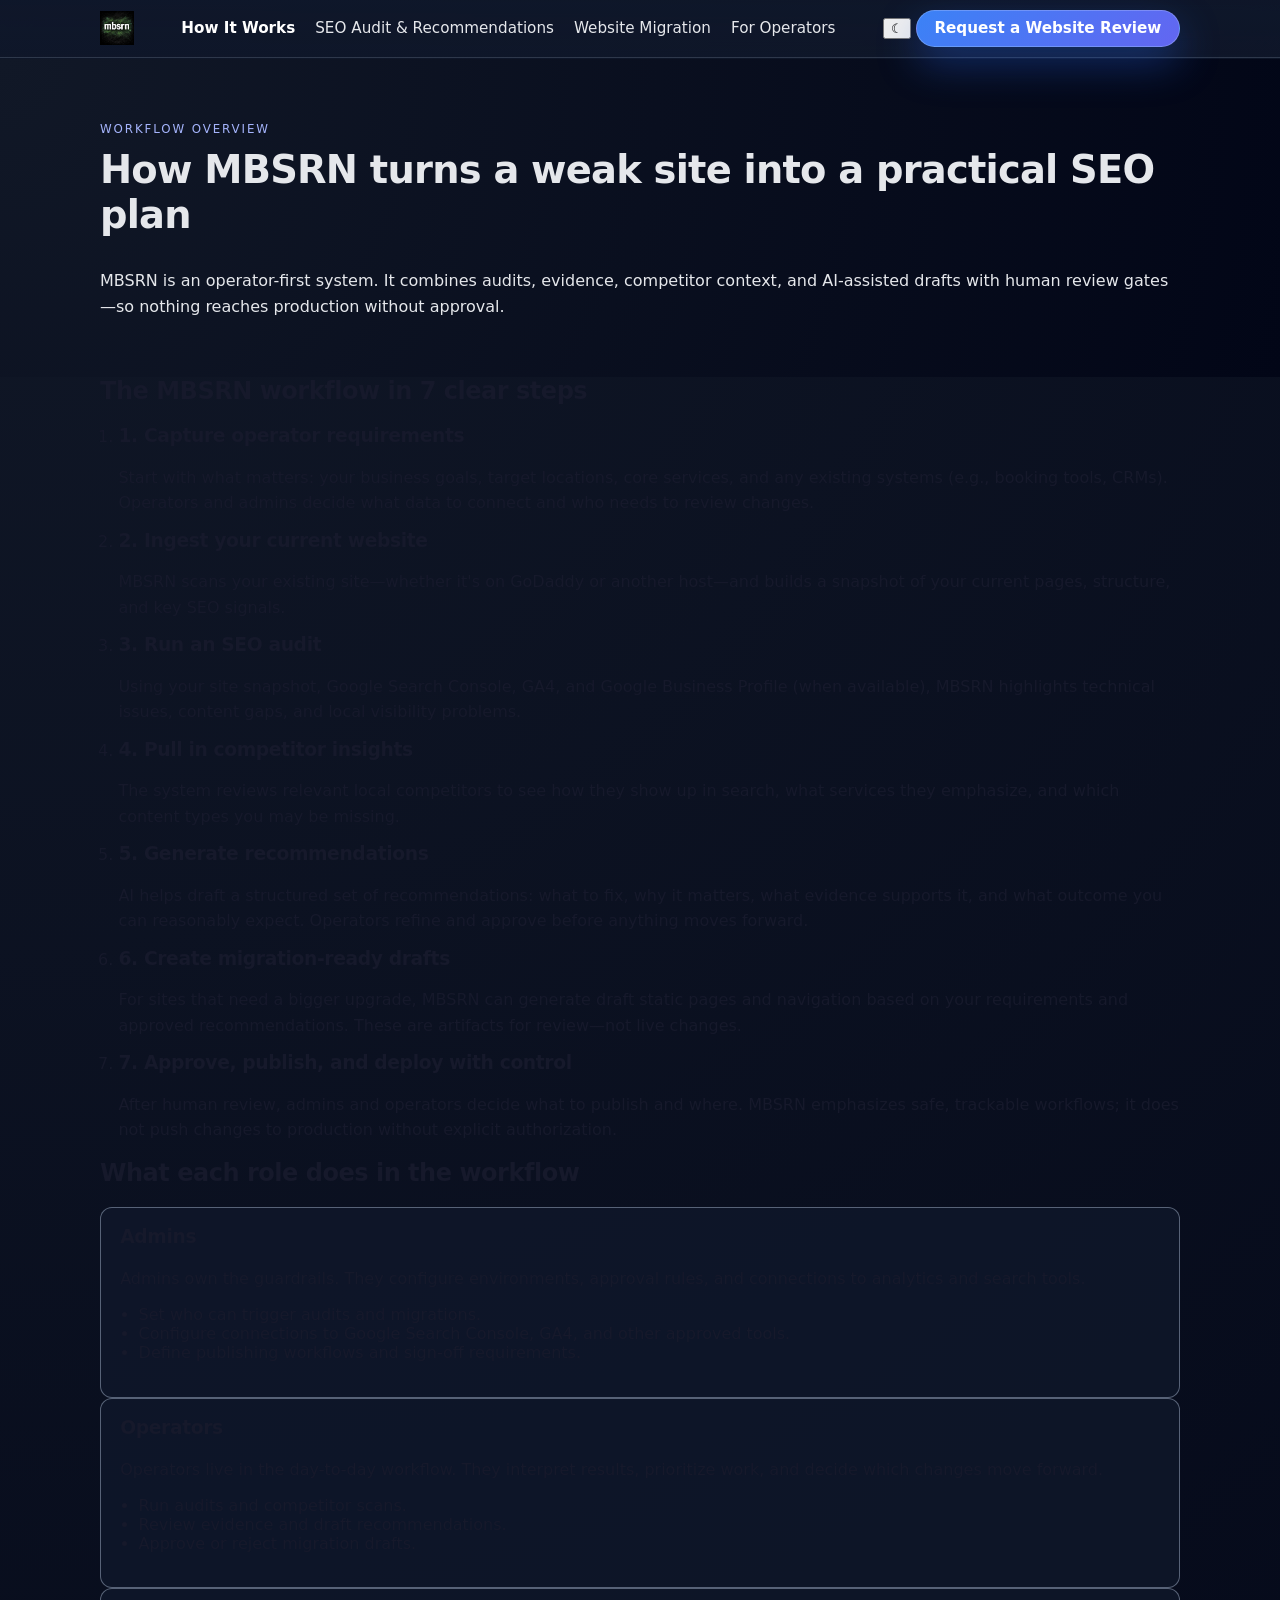
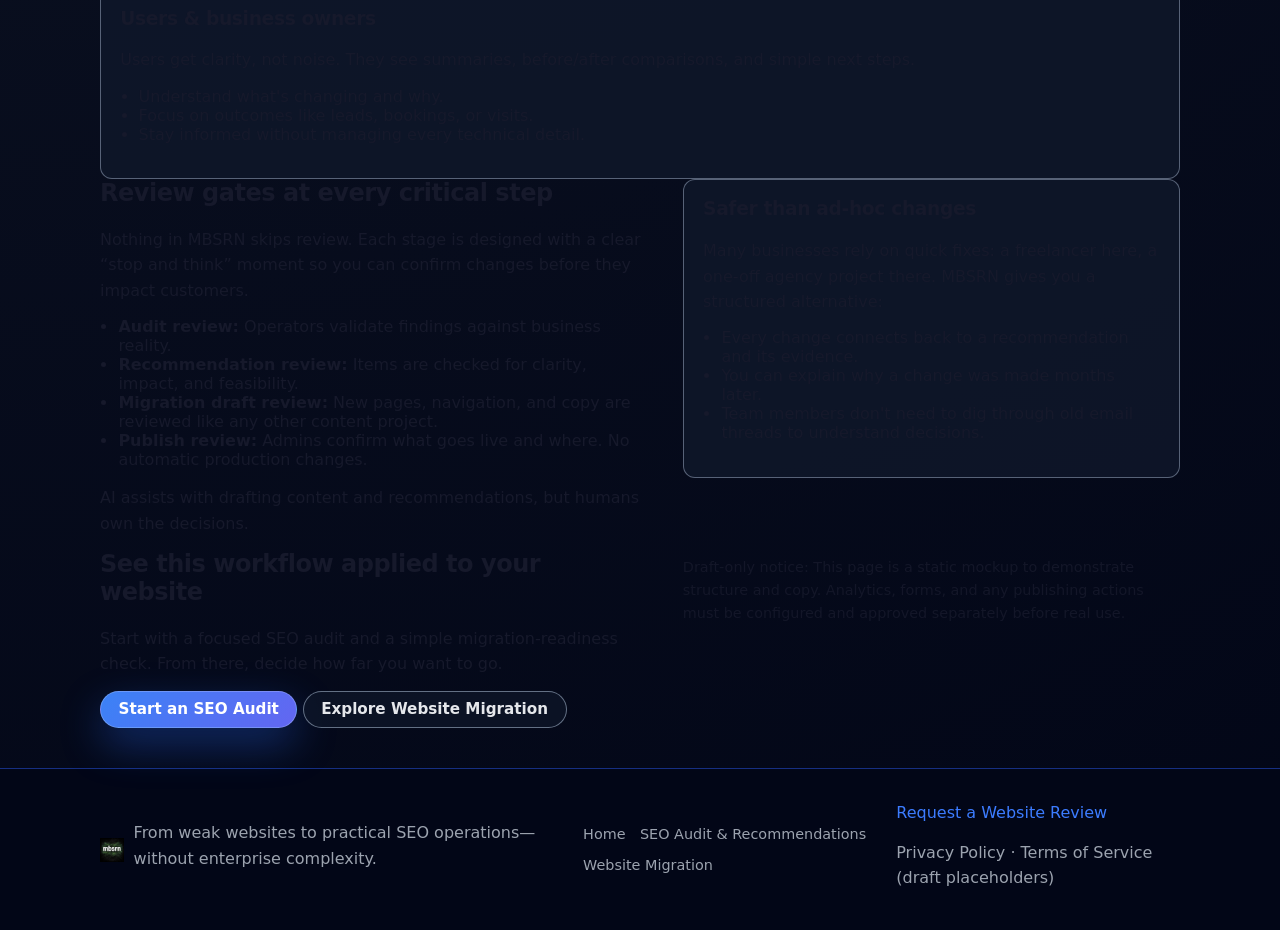
==== commit ae48baef: "[MBSRN Migration] site=df16ee39-faa4-4af4-ae16-36aeb5d1288b artifact=v16" ====
--- a/how-it-works.html
+++ b/how-it-works.html
@@ -1,12 +1,12 @@
 <!DOCTYPE html>
-<html lang="en">
+<html lang="en" data-theme="dark">
 <head>
-  <!-- DRAFT ONLY: This is a non-production static mockup generated for operator review. -->
   <meta charset="UTF-8" />
-  <title>How MBSRN Works | Operator-First SEO Operations Workflow</title>
+  <title>How MBSRN Works | Operator-First SEO Workflows</title>
   <meta name="viewport" content="width=device-width, initial-scale=1" />
-  <meta name="description" content="See how MBSRN turns SEO audits, competitor insights, and AI-assisted drafts into reviewable recommendations and safe website migration workflows for small businesses." />
+  <meta name="description" content="See how My Business Sucks Right Now (MBSRN) turns weak small business websites into clear SEO audits, evidence-backed recommendations, and safe migration drafts with human review gates." />
   <link rel="icon" type="image/png" href="assets/images/mbsrn-fav-ico.png" />
+  <!-- DRAFT ONLY: Non-production walkthrough page for operator review. -->
   <link rel="stylesheet" href="styles.css" />
 
   <script async src="https://www.googletagmanager.com/gtag/js?id=G-TW1JKRGXTP"></script>
@@ -20,222 +20,143 @@
 <body>
 <header class="site-header">
   <div class="container header-inner">
-    <a href="index.html" class="logo-link">
-      <img src="assets/images/mbsrn-logo.png" alt="MBSRN logo" class="logo-main" />
-      <span class="logo-text">My Business Sucks Right Now</span>
+    <a href="index.html" class="logo-link" aria-label="My Business Sucks Right Now home">
+      <img src="assets/images/mbsrn-logo.png" alt="My Business Sucks Right Now logo" class="logo-main" />
     </a>
-    <nav class="main-nav" aria-label="Main navigation">
+    <nav class="main-nav" aria-label="Main">
       <a href="how-it-works.html" aria-current="page">How It Works</a>
+      <a href="seo-audit-recommendations.html">SEO Audit & Recommendations</a>
       <a href="website-migration.html">Website Migration</a>
-      <a href="contact.html">Contact</a>
-      <a href="contact.html" class="btn btn-primary btn-small">Start an SEO Audit</a>
+      <a href="index.html#for-operators">For Operators</a>
     </nav>
+    <div class="header-cta-group">
+      <button class="theme-toggle" type="button" aria-label="Toggle light or dark theme">☾</button>
+      <a href="index.html#request-review" class="btn btn-primary">Request a Website Review</a>
+    </div>
   </div>
 </header>
 
 <main>
   <section class="page-hero">
-    <div class="container">
-      <p class="eyebrow">Workflow overview · Draft content</p>
-      <h1>How MBSRN turns a weak website into a practical SEO plan.</h1>
-      <p class="hero-subtitle">
-        From audit to migration, MBSRN is designed to keep operators in control.
-        AI assists with drafts. Humans review, approve, and decide when to publish.
-      </p>
-      <div class="hero-actions">
-        <a href="contact.html" class="btn btn-primary">Request a Website Review</a>
-        <a href="website-migration.html" class="btn btn-secondary">Explore Website Migration</a>
-      </div>
+    <div class="container narrow">
+      <p class="eyebrow">Workflow overview</p>
+      <h1>How MBSRN turns a weak site into a practical SEO plan</h1>
+      <p class="lead">MBSRN is an operator-first system. It combines audits, evidence, competitor context, and AI-assisted drafts with human review gates—so nothing reaches production without approval.</p>
     </div>
   </section>
 
   <!-- STEP OVERVIEW -->
-  <section class="section-light">
+  <section class="section" aria-labelledby="steps-heading">
     <div class="container">
-      <h2>The MBSRN workflow at a glance</h2>
-      <div class="timeline">
-        <article class="timeline-step">
-          <h3>1. Intake & goals</h3>
-          <p>
-            Capture your current website URL, service area, and business goals.
-            Operators and owners define what "better" looks like: more calls, clearer services, improved local visibility, or a full migration.
-          </p>
-        </article>
-        <article class="timeline-step">
-          <h3>2. SEO audit</h3>
-          <p>
-            MBSRN ingests your existing site and analyzes key signals:
-          </p>
-          <ul class="dash-list">
-            <li>Site structure, internal links, and on-page content</li>
-            <li>Technical issues that can block or confuse search engines</li>
-            <li>Connections to Google Search Console, GA4, and Google Business Profile (when available)</li>
-          </ul>
-        </article>
-        <article class="timeline-step">
-          <h3>3. Competitor insights</h3>
-          <p>
-            We surface local competitors so you can see how your website compares:
-          </p>
-          <ul class="dash-list">
-            <li>Content gaps: pages or topics competitors cover that you do not</li>
-            <li>Local SEO signals: how they present services, locations, and reviews</li>
-            <li>Structure ideas: how they organize service pages, FAQs, and CTAs</li>
-          </ul>
-        </article>
-        <article class="timeline-step">
-          <h3>4. Recommendations</h3>
-          <p>
-            Based on the audit and competitor context, MBSRN creates actionable recommendations that explain:</p>
-          <ul class="dash-list">
-            <li><strong>What to adjust:</strong> specific pages, sections, or technical items</li>
-            <li><strong>Why it matters:</strong> how it supports visibility, clarity, or conversions</li>
-            <li><strong>Evidence:</strong> references to audit findings or competitor examples</li>
-            <li><strong>Expected outcome:</strong> what you should see if implemented well</li>
-          </ul>
-        </article>
-        <article class="timeline-step">
-          <h3>5. Draft content & migration artifacts</h3>
-          <p>
-            AI helps generate draft page copy, layouts, and static-site artifacts based on your requirements. Examples include:</p>
-          <ul class="dash-list">
-            <li>Rewritten service pages and clearer navigation</li>
-            <li>New local landing pages for high-value search terms</li>
-            <li>Draft static HTML and CSS ready for your preferred hosting</li>
-          </ul>
-          <p>
-            These are drafts only—operators and owners retain full control over what is edited, accepted, or discarded.
-          </p>
-        </article>
-        <article class="timeline-step">
-          <h3>6. Review gates & approvals</h3>
-          <p>
-            Before anything is moved toward production:</p>
-          <ul class="dash-list">
-            <li>Operators review each recommendation and draft artifact</li>
-            <li>Changes can be updated, combined, or paused</li>
-            <li>Business owners can review in plain language before signing off</li>
-          </ul>
-        </article>
-        <article class="timeline-step">
-          <h3>7. Safe publishing workflow</h3>
-          <p>
-            Once approved, changes can move to staging or live environments based on admin-configured publishing targets.</p>
-          <p class="small">
-            MBSRN is designed to support controlled publishing. It does not push automatic production changes without explicit operator or admin approval.
-          </p>
-        </article>
-      </div>
+      <h2 id="steps-heading">The MBSRN workflow in 7 clear steps</h2>
+      <ol class="steps-list">
+        <li>
+          <h3>1. Capture operator requirements</h3>
+          <p>Start with what matters: your business goals, target locations, core services, and any existing systems (e.g., booking tools, CRMs). Operators and admins decide what data to connect and who needs to review changes.</p>
+        </li>
+        <li>
+          <h3>2. Ingest your current website</h3>
+          <p>MBSRN scans your existing site—whether it&apos;s on GoDaddy or another host—and builds a snapshot of your current pages, structure, and key SEO signals.</p>
+        </li>
+        <li>
+          <h3>3. Run an SEO audit</h3>
+          <p>Using your site snapshot, Google Search Console, GA4, and Google Business Profile (when available), MBSRN highlights technical issues, content gaps, and local visibility problems.</p>
+        </li>
+        <li>
+          <h3>4. Pull in competitor insights</h3>
+          <p>The system reviews relevant local competitors to see how they show up in search, what services they emphasize, and which content types you may be missing.</p>
+        </li>
+        <li>
+          <h3>5. Generate recommendations</h3>
+          <p>AI helps draft a structured set of recommendations: what to fix, why it matters, what evidence supports it, and what outcome you can reasonably expect. Operators refine and approve before anything moves forward.</p>
+        </li>
+        <li>
+          <h3>6. Create migration-ready drafts</h3>
+          <p>For sites that need a bigger upgrade, MBSRN can generate draft static pages and navigation based on your requirements and approved recommendations. These are artifacts for review—not live changes.</p>
+        </li>
+        <li>
+          <h3>7. Approve, publish, and deploy with control</h3>
+          <p>After human review, admins and operators decide what to publish and where. MBSRN emphasizes safe, trackable workflows; it does not push changes to production without explicit authorization.</p>
+        </li>
+      </ol>
     </div>
   </section>
 
-  <!-- ROLE DETAIL -->
-  <section class="section-muted">
+  <!-- ROLES FOCUS -->
+  <section class="section section-alt" aria-labelledby="roles-heading">
     <div class="container">
-      <h2>Who does what: Admins, Operators, and Users.</h2>
-      <div class="card-grid three-up">
-        <article class="card">
+      <h2 id="roles-heading">What each role does in the workflow</h2>
+      <div class="grid grid-3">
+        <article class="card role-card">
           <h3>Admins</h3>
-          <ul class="dash-list">
-            <li>Set up accounts and permissions</li>
-            <li>Connect Google Search Console, GA4, and other data sources</li>
-            <li>Configure where drafts can be published or exported</li>
-            <li>Define review rules and approval policies</li>
+          <p>Admins own the guardrails. They configure environments, approval rules, and connections to analytics and search tools.</p>
+          <ul class="bullet-list">
+            <li>Set who can trigger audits and migrations.</li>
+            <li>Configure connections to Google Search Console, GA4, and other approved tools.</li>
+            <li>Define publishing workflows and sign-off requirements.</li>
           </ul>
         </article>
-        <article class="card">
+        <article class="card role-card">
           <h3>Operators</h3>
-          <ul class="dash-list">
-            <li>Run audits and competitor reviews</li>
-            <li>Interpret recommendations and adjust language for the business</li>
-            <li>Coordinate with owners on priorities and timing</li>
-            <li>Approve which drafts move forward to staging or production</li>
+          <p>Operators live in the day-to-day workflow. They interpret results, prioritize work, and decide which changes move forward.</p>
+          <ul class="bullet-list">
+            <li>Run audits and competitor scans.</li>
+            <li>Review evidence and draft recommendations.</li>
+            <li>Approve or reject migration drafts.</li>
           </ul>
         </article>
-        <article class="card">
-          <h3>Users & owners</h3>
-          <ul class="dash-list">
-            <li>Review findings in clear, non-technical language</li>
-            <li>Provide context about services, pricing, and target customers</li>
-            <li>Approve the final content and migration plan</li>
-            <li>Track which actions have been completed</li>
+        <article class="card role-card">
+          <h3>Users & business owners</h3>
+          <p>Users get clarity, not noise. They see summaries, before/after comparisons, and simple next steps.</p>
+          <ul class="bullet-list">
+            <li>Understand what&apos;s changing and why.</li>
+            <li>Focus on outcomes like leads, bookings, or visits.</li>
+            <li>Stay informed without managing every technical detail.</li>
           </ul>
         </article>
       </div>
     </div>
   </section>
 
-  <!-- AUDIT, RECOMMENDATIONS, COMPETITORS, MIGRATION QUICK LINKS -->
-  <section class="section-light">
-    <div class="container">
-      <h2>From audit to migration: four connected views.</h2>
-      <div class="card-grid four-up stack-mobile">
-        <article class="card card-outline">
-          <h3>SEO Audit</h3>
-          <p>
-            See what is broken or missing on your current site. Understand how search engines and customers experience your content.
-          </p>
-          <p class="small"><a href="contact.html">Ask for an audit and walkthrough</a></p>
-        </article>
-        <article class="card card-outline">
-          <h3>Recommendations</h3>
-          <p>
-            A prioritized list of changes written in plain English with evidence, expected impact, and suggested next steps.
-          </p>
-          <p class="small"><a href="contact.html">Review sample recommendations</a></p>
-        </article>
-        <article class="card card-outline">
-          <h3>Competitor Insights</h3>
-          <p>
-            See how competitors present services, use local keywords, and structure their sites—without copying blindly.
-          </p>
-          <p class="small"><a href="contact.html">Discuss competitor findings</a></p>
-        </article>
-        <article class="card card-outline">
-          <h3>Website Migration</h3>
-          <p>
-            When you are ready, turn recommendations and drafts into a cleaner site and hosting setup, with clear redirects and content mapping.
-          </p>
-          <p class="small"><a href="website-migration.html">Explore migration support</a></p>
-        </article>
+  <!-- REVIEW GATES -->
+  <section class="section" aria-labelledby="gates-heading">
+    <div class="container two-col">
+      <div>
+        <h2 id="gates-heading">Review gates at every critical step</h2>
+        <p>Nothing in MBSRN skips review. Each stage is designed with a clear &ldquo;stop and think&rdquo; moment so you can confirm changes before they impact customers.</p>
+        <ul class="checklist">
+          <li><strong>Audit review:</strong> Operators validate findings against business reality.</li>
+          <li><strong>Recommendation review:</strong> Items are checked for clarity, impact, and feasibility.</li>
+          <li><strong>Migration draft review:</strong> New pages, navigation, and copy are reviewed like any other content project.</li>
+          <li><strong>Publish review:</strong> Admins confirm what goes live and where. No automatic production changes.</li>
+        </ul>
+        <p>AI assists with drafting content and recommendations, but humans own the decisions.</p>
+      </div>
+      <div class="card">
+        <h3>Safer than ad-hoc changes</h3>
+        <p>Many businesses rely on quick fixes: a freelancer here, a one-off agency project there. MBSRN gives you a structured alternative:</p>
+        <ul class="bullet-list">
+          <li>Every change connects back to a recommendation and its evidence.</li>
+          <li>You can explain why a change was made months later.</li>
+          <li>Team members don&apos;t need to dig through old email threads to understand decisions.</li>
+        </ul>
       </div>
     </div>
   </section>
 
-  <!-- SAFETY AND LIMITATIONS -->
-  <section class="section-dark">
+  <!-- CTA -->
+  <section class="section section-accent" aria-labelledby="cta-heading">
     <div class="container two-col">
       <div>
-        <h2>What MBSRN does—and what it intentionally avoids.</h2>
-        <p>
-          We focus on practical SEO operations and safer website changes. That means being clear about limitations.
-        </p>
+        <h2 id="cta-heading">See this workflow applied to your website</h2>
+        <p>Start with a focused SEO audit and a simple migration-readiness check. From there, decide how far you want to go.</p>
+        <div class="cta-row-inline">
+          <a href="seo-audit-recommendations.html" class="btn btn-primary">Start an SEO Audit</a>
+          <a href="website-migration.html" class="btn btn-secondary">Explore Website Migration</a>
+        </div>
       </div>
       <div>
-        <ul class="dash-list">
-          <li>MBSRN does not guarantee specific search rankings or business outcomes.</li>
-          <li>MBSRN does not replace the need for human review and decision-making.</li>
-          <li>MBSRN avoids automatic production changes without explicit approval.</li>
-          <li>MBSRN avoids exposing internal infrastructure, secrets, or deployment internals in this workflow.</li>
-        </ul>
-        <p class="small">
-          This page describes a draft workflow model. Final implementation details, integrations, and policies should be confirmed and documented by your team before use.
-        </p>
-      </div>
-    </div>
-  </section>
-
-  <section class="section-cta">
-    <div class="container cta-inner">
-      <div>
-        <h2>Walk through the workflow on your own site.</h2>
-        <p>
-          Share your current website and goals. We will review, run an initial audit, and outline a practical path forward.
-        </p>
-      </div>
-      <div class="cta-actions">
-        <a href="contact.html" class="btn btn-primary">Request a Website Review</a>
-        <a href="website-migration.html" class="btn btn-outline">Plan a Website Migration</a>
+        <p class="small">Draft-only notice: This page is a static mockup to demonstrate structure and copy. Analytics, forms, and any publishing actions must be configured and approved separately before real use.</p>
       </div>
     </div>
   </section>
@@ -245,18 +166,33 @@
   <div class="container footer-inner">
     <div class="footer-left">
       <img src="assets/images/mbsrn-logo.png" alt="MBSRN small logo" class="logo-small" />
-      <span>My Business Sucks Right Now</span>
-      <p class="footer-note">Draft-static site content for review. Not connected to live publishing.</p>
+      <p class="footer-text">From weak websites to practical SEO operations—without enterprise complexity.</p>
     </div>
     <div class="footer-links">
       <a href="index.html">Home</a>
-      <a href="how-it-works.html">How It Works</a>
+      <a href="seo-audit-recommendations.html">SEO Audit & Recommendations</a>
       <a href="website-migration.html">Website Migration</a>
-      <a href="contact.html">Contact</a>
-      <a href="#" aria-disabled="true">Privacy Policy (placeholder)</a>
-      <a href="#" aria-disabled="true">Terms of Service (placeholder)</a>
+    </div>
+    <div class="footer-meta">
+      <p class="footer-text"><a href="index.html#request-review" class="inline-link">Request a Website Review</a></p>
+      <p class="footer-text">Privacy Policy · Terms of Service (draft placeholders)</p>
     </div>
   </div>
+  <!-- Analytics Placeholder: Insert approved analytics scripts here after operator and admin review. -->
 </footer>
+
+<script>
+(function() {
+  const root = document.documentElement;
+  const btn = document.querySelector('.theme-toggle');
+  if (!btn) return;
+  btn.addEventListener('click', function() {
+    const current = root.getAttribute('data-theme') || 'dark';
+    const next = current === 'dark' ? 'light' : 'dark';
+    root.setAttribute('data-theme', next);
+    btn.textContent = next === 'dark' ? '☾' : '☼';
+  });
+})();
+</script>
 </body>
 </html>
--- a/styles.css
+++ b/styles.css
@@ -0,0 +1,654 @@
+/*
+  DRAFT-ONLY STYLESHEET
+  This CSS file is part of a static migration mockup for MBSRN.
+  It is intentionally simple, using modern, readable defaults and minimal layout helpers.
+*/
+
+:root {
+  --color-bg: #0b1020;
+  --color-bg-alt: #101629;
+  --color-bg-light: #f5f6fa;
+  --color-bg-muted: #e4e7f1;
+  --color-text: #16192b;
+  --color-text-inverse: #ffffff;
+  --color-accent: #3c7cff;
+  --color-accent-soft: rgba(60, 124, 255, 0.1);
+  --color-border: #d0d4e5;
+  --color-border-strong: #252b43;
+  --shadow-soft: 0 18px 45px rgba(15, 23, 42, 0.25);
+  --radius-lg: 20px;
+  --radius-md: 12px;
+  --radius-sm: 8px;
+  --max-width: 1120px;
+}
+
+* {
+  box-sizing: border-box;
+}
+
+body {
+  margin: 0;
+  font-family: system-ui, -apple-system, BlinkMacSystemFont, "SF Pro Text", sans-serif;
+  color: var(--color-text);
+  background: radial-gradient(circle at top left, #111827, #020617);
+  -webkit-font-smoothing: antialiased;
+}
+
+a {
+  color: var(--color-accent);
+  text-decoration: none;
+}
+
+a:hover {
+  text-decoration: underline;
+}
+
+img {
+  max-width: 100%;
+  display: block;
+}
+
+.container {
+  width: 100%;
+  max-width: var(--max-width);
+  margin: 0 auto;
+  padding: 0 1.25rem;
+}
+
+h1, h2, h3, h4 {
+  font-weight: 650;
+  letter-spacing: -0.02em;
+  margin-top: 0;
+}
+
+p {
+  line-height: 1.6;
+  margin: 0.35rem 0 0.85rem;
+}
+
+ul, ol {
+  margin: 0.35rem 0 1rem;
+  padding-left: 1.15rem;
+}
+
+.small {
+  font-size: 0.9rem;
+  opacity: 0.85;
+}
+
+/* HEADER */
+
+.site-header {
+  position: sticky;
+  top: 0;
+  z-index: 20;
+  background: linear-gradient(to bottom, rgba(15, 23, 42, 0.95), rgba(15, 23, 42, 0.88));
+  backdrop-filter: blur(18px);
+  border-bottom: 1px solid rgba(148, 163, 184, 0.24);
+}
+
+.header-inner {
+  display: flex;
+  align-items: center;
+  justify-content: space-between;
+  padding: 0.6rem 1.25rem;
+}
+
+.logo-link {
+  display: inline-flex;
+  align-items: center;
+  gap: 0.5rem;
+  color: #e5e7eb;
+}
+
+.logo-main {
+  height: 34px;
+  width: auto;
+}
+
+.logo-small {
+  height: 24px;
+  width: auto;
+}
+
+.logo-text {
+  font-weight: 600;
+  font-size: 0.95rem;
+}
+
+.main-nav {
+  display: flex;
+  align-items: center;
+  gap: 1.25rem;
+  font-size: 0.95rem;
+}
+
+.main-nav a {
+  color: #e5e7eb;
+  text-decoration: none;
+}
+
+.main-nav a[aria-current="page"] {
+  color: #ffffff;
+  font-weight: 600;
+}
+
+/* BUTTONS */
+
+.btn {
+  display: inline-flex;
+  align-items: center;
+  justify-content: center;
+  gap: 0.35rem;
+  padding: 0.55rem 1.1rem;
+  border-radius: 999px;
+  border: 1px solid transparent;
+  font-size: 0.95rem;
+  font-weight: 550;
+  cursor: pointer;
+  text-decoration: none;
+  white-space: nowrap;
+}
+
+.btn-primary {
+  background: linear-gradient(135deg, #3b82f6, #6366f1);
+  border-color: rgba(191, 219, 254, 0.3);
+  color: #ffffff;
+  box-shadow: 0 16px 40px rgba(37, 99, 235, 0.38);
+}
+
+.btn-primary:hover {
+  text-decoration: none;
+  filter: brightness(1.07);
+}
+
+.btn-secondary {
+  background: rgba(15, 23, 42, 0.7);
+  border-color: rgba(148, 163, 184, 0.65);
+  color: #e5e7eb;
+}
+
+.btn-secondary:hover {
+  text-decoration: none;
+  background: rgba(15, 23, 42, 0.9);
+}
+
+.btn-outline {
+  background: transparent;
+  border-color: rgba(148, 163, 184, 0.7);
+  color: #e5e7eb;
+}
+
+.btn-outline:hover {
+  text-decoration: none;
+  background: rgba(15, 23, 42, 0.7);
+}
+
+.btn-small {
+  padding: 0.45rem 0.85rem;
+  font-size: 0.85rem;
+}
+
+/* HEROES / SECTIONS */
+
+.hero,
+.page-hero {
+  padding: 3.5rem 0 2.75rem;
+  color: #e5e7eb;
+}
+
+.hero-split .hero-grid,
+.page-hero .hero-grid {
+  display: grid;
+  grid-template-columns: minmax(0, 1.2fr) minmax(0, 1fr);
+  gap: 2.5rem;
+  align-items: center;
+}
+
+.hero-copy h1,
+.page-hero h1 {
+  font-size: clamp(2.1rem, 3vw, 2.7rem);
+}
+
+.hero-subtitle {
+  font-size: 1rem;
+  max-width: 34rem;
+  color: #cbd5f5;
+}
+
+.hero-actions {
+  display: flex;
+  flex-wrap: wrap;
+  gap: 0.75rem;
+  margin: 1.25rem 0 0.75rem;
+}
+
+.hero-bullets {
+  list-style: none;
+  padding-left: 0;
+  margin-top: 0.75rem;
+  font-size: 0.95rem;
+  color: #c7d2fe;
+}
+
+.hero-bullets li::before {
+  content: "•";
+  color: #60a5fa;
+  display: inline-block;
+  width: 1rem;
+  margin-left: -0.2rem;
+}
+
+.hero-media {
+  display: flex;
+  justify-content: flex-end;
+}
+
+.hero-image-card {
+  background: radial-gradient(circle at top, rgba(59, 130, 246, 0.12), rgba(15, 23, 42, 0.95));
+  border-radius: var(--radius-lg);
+  padding: 0.75rem;
+  box-shadow: var(--shadow-soft);
+  border: 1px solid rgba(148, 163, 184, 0.42);
+}
+
+.hero-image-card img {
+  border-radius: 14px;
+}
+
+.hero-image-card figcaption {
+  margin-top: 0.6rem;
+  font-size: 0.85rem;
+  color: #cbd5f5;
+}
+
+.eyebrow {
+  text-transform: uppercase;
+  letter-spacing: 0.16em;
+  font-size: 0.74rem;
+  color: #a5b4fc;
+  margin-bottom: 0.45rem;
+}
+
+.section-light,
+.section-muted,
+.section-dark,
+.section-cta,
+.page-hero {
+  border-top: 1px solid rgba(15, 23, 42, 0.85);
+}
+
+.section-light {
+  background: radial-gradient(circle at top left, #111827, #020617);
+  color: #e5e7eb;
+  padding: 3rem 0;
+}
+
+.section-muted {
+  background: linear-gradient(to bottom, #020617, #020617 40%, #020617);
+  color: #e5e7eb;
+  padding: 3rem 0;
+}
+
+.section-dark {
+  background: radial-gradient(circle at top right, #020617, #020617 55%, #000);
+  color: #e5e7eb;
+  padding: 3rem 0;
+}
+
+.section-cta {
+  background: linear-gradient(90deg, #111827, #1f2937);
+  color: #e5e7eb;
+  padding: 2.75rem 0;
+}
+
+.page-hero {
+  background: radial-gradient(circle at top left, #111827, #020617);
+}
+
+.section-header {
+  max-width: 44rem;
+  margin-bottom: 1.8rem;
+}
+
+.section-header p {
+  color: #cbd5f5;
+}
+
+/* LAYOUT HELPERS */
+
+.two-col {
+  display: grid;
+  grid-template-columns: minmax(0, 1.1fr) minmax(0, 1fr);
+  gap: 2.25rem;
+  align-items: flex-start;
+}
+
+.card-grid {
+  display: grid;
+  gap: 1.4rem;
+}
+
+.card-grid.three-up {
+  grid-template-columns: repeat(3, minmax(0, 1fr));
+}
+
+.card-grid.four-up {
+  grid-template-columns: repeat(4, minmax(0, 1fr));
+}
+
+.card-grid.small-gap {
+  gap: 1rem;
+}
+
+.card {
+  background: rgba(15, 23, 42, 0.9);
+  border-radius: var(--radius-md);
+  padding: 1.15rem 1.2rem;
+  border: 1px solid rgba(148, 163, 184, 0.55);
+}
+
+.card-muted {
+  background: rgba(15, 23, 42, 0.7);
+}
+
+.card-outline {
+  background: rgba(15, 23, 42, 0.6);
+  border-style: dashed;
+}
+
+.centered-cta {
+  text-align: center;
+  margin-top: 2rem;
+}
+
+.mini-card-group {
+  display: grid;
+  gap: 1rem;
+}
+
+.mini-card {
+  background: rgba(15, 23, 42, 0.9);
+  border: 1px solid rgba(148, 163, 184, 0.55);
+  border-radius: var(--radius-md);
+  padding: 0.9rem 1rem;
+  margin-bottom: 0.75rem;
+}
+
+.image-strip {
+  display: grid;
+  grid-template-columns: repeat(2, minmax(0, 1fr));
+  gap: 1.5rem;
+}
+
+.image-strip figure {
+  background: rgba(15, 23, 42, 0.9);
+  border-radius: var(--radius-md);
+  padding: 0.75rem;
+  border: 1px solid rgba(148, 163, 184, 0.4);
+}
+
+.image-strip img {
+  border-radius: 10px;
+}
+
+.image-strip figcaption {
+  font-size: 0.85rem;
+  color: #cbd5f5;
+  margin-top: 0.55rem;
+}
+
+/* LISTS */
+
+.check-list {
+  list-style: none;
+  padding-left: 0;
+}
+
+.check-list li {
+  display: flex;
+  align-items: flex-start;
+  gap: 0.45rem;
+  margin-bottom: 0.3rem;
+}
+
+.check-list li::before {
+  content: "✔";
+  color: #22c55e;
+  font-size: 0.8rem;
+  margin-top: 0.2rem;
+}
+
+.dash-list {
+  list-style: none;
+  padding-left: 0;
+}
+
+.dash-list li::before {
+  content: "–";
+  margin-right: 0.4rem;
+}
+
+.step-list {
+  padding-left: 1.2rem;
+}
+
+.step-list li {
+  margin-bottom: 0.45rem;
+}
+
+/* TIMELINE */
+
+.timeline {
+  display: grid;
+  gap: 1.4rem;
+}
+
+.timeline-step {
+  background: rgba(15, 23, 42, 0.9);
+  border-radius: var(--radius-md);
+  border: 1px solid rgba(148, 163, 184, 0.6);
+  padding: 1rem 1.1rem;
+  position: relative;
+}
+
+.timeline-step::before {
+  content: "";
+  position: absolute;
+  left: 0;
+  top: 1.1rem;
+  width: 4px;
+  height: 18px;
+  border-radius: 999px;
+  background: linear-gradient(to bottom, #3b82f6, #6366f1);
+}
+
+.timeline-step h3 {
+  margin-left: 0.65rem;
+}
+
+.timeline-step p,
+.timeline-step ul {
+  margin-left: 0.65rem;
+}
+
+/* CTA BAND */
+
+.section-cta .cta-inner {
+  display: flex;
+  align-items: center;
+  justify-content: space-between;
+  gap: 1.5rem;
+}
+
+.section-cta p {
+  color: #cbd5f5;
+}
+
+.section-cta .cta-actions {
+  display: flex;
+  flex-wrap: wrap;
+  gap: 0.75rem;
+}
+
+/* CONTACT PAGE */
+
+.contact-layout {
+  display: grid;
+  grid-template-columns: minmax(0, 1.1fr) minmax(0, 0.9fr);
+  gap: 2.25rem;
+}
+
+.contact-form {
+  background: rgba(15, 23, 42, 0.9);
+  padding: 1.2rem 1.3rem;
+  border-radius: var(--radius-md);
+  border: 1px solid rgba(148, 163, 184, 0.65);
+}
+
+.field-group {
+  margin-bottom: 0.9rem;
+}
+
+label {
+  display: block;
+  font-size: 0.9rem;
+  margin-bottom: 0.25rem;
+  color: #e5e7eb;
+}
+
+input,
+select,
+textarea {
+  width: 100%;
+  padding: 0.5rem 0.55rem;
+  border-radius: 8px;
+  border: 1px solid rgba(148, 163, 184, 0.7);
+  background: rgba(15, 23, 42, 0.9);
+  color: #e5e7eb;
+  font-size: 0.95rem;
+}
+
+input::placeholder,
+textarea::placeholder {
+  color: #6b7280;
+}
+
+textarea {
+  resize: vertical;
+}
+
+.form-disclaimer {
+  margin-top: 0.75rem;
+  color: #9ca3af;
+}
+
+.contact-aside {
+  color: #e5e7eb;
+}
+
+/* FOOTER */
+
+.site-footer {
+  border-top: 1px solid rgba(30, 64, 175, 0.7);
+  background: #020617;
+  color: #9ca3af;
+  padding: 1.6rem 0;
+  margin-top: 2.5rem;
+}
+
+.footer-inner {
+  display: flex;
+  justify-content: space-between;
+  align-items: center;
+  gap: 1.5rem;
+}
+
+.footer-left {
+  display: flex;
+  align-items: center;
+  gap: 0.6rem;
+}
+
+.footer-note {
+  font-size: 0.75rem;
+}
+
+.footer-links {
+  display: flex;
+  flex-wrap: wrap;
+  gap: 0.9rem;
+  font-size: 0.9rem;
+}
+
+.footer-links a {
+  color: #9ca3af;
+}
+
+.footer-links a[aria-disabled="true"] {
+  opacity: 0.6;
+  cursor: default;
+}
+
+/* RESPONSIVE */
+
+@media (max-width: 860px) {
+  .header-inner {
+    flex-direction: column;
+    align-items: flex-start;
+    gap: 0.45rem;
+  }
+
+  .main-nav {
+    width: 100%;
+    justify-content: space-between;
+    flex-wrap: wrap;
+  }
+
+  .hero-split .hero-grid,
+  .page-hero .hero-grid,
+  .two-col,
+  .contact-layout {
+    grid-template-columns: minmax(0, 1fr);
+  }
+
+  .hero-media {
+    justify-content: flex-start;
+  }
+
+  .card-grid.three-up,
+  .card-grid.four-up,
+  .image-strip {
+    grid-template-columns: minmax(0, 1fr);
+  }
+
+  .section-cta .cta-inner {
+    flex-direction: column;
+    align-items: flex-start;
+  }
+
+  .footer-inner {
+    flex-direction: column;
+    align-items: flex-start;
+  }
+}
+
+@media (max-width: 520px) {
+  .header-inner {
+    padding-inline: 0.75rem;
+  }
+
+  .hero,
+  .page-hero {
+    padding-top: 2.5rem;
+  }
+
+  .hero-actions {
+    flex-direction: column;
+    align-items: stretch;
+  }
+
+  .site-footer {
+    padding-inline: 0.75rem;
+  }
+}
